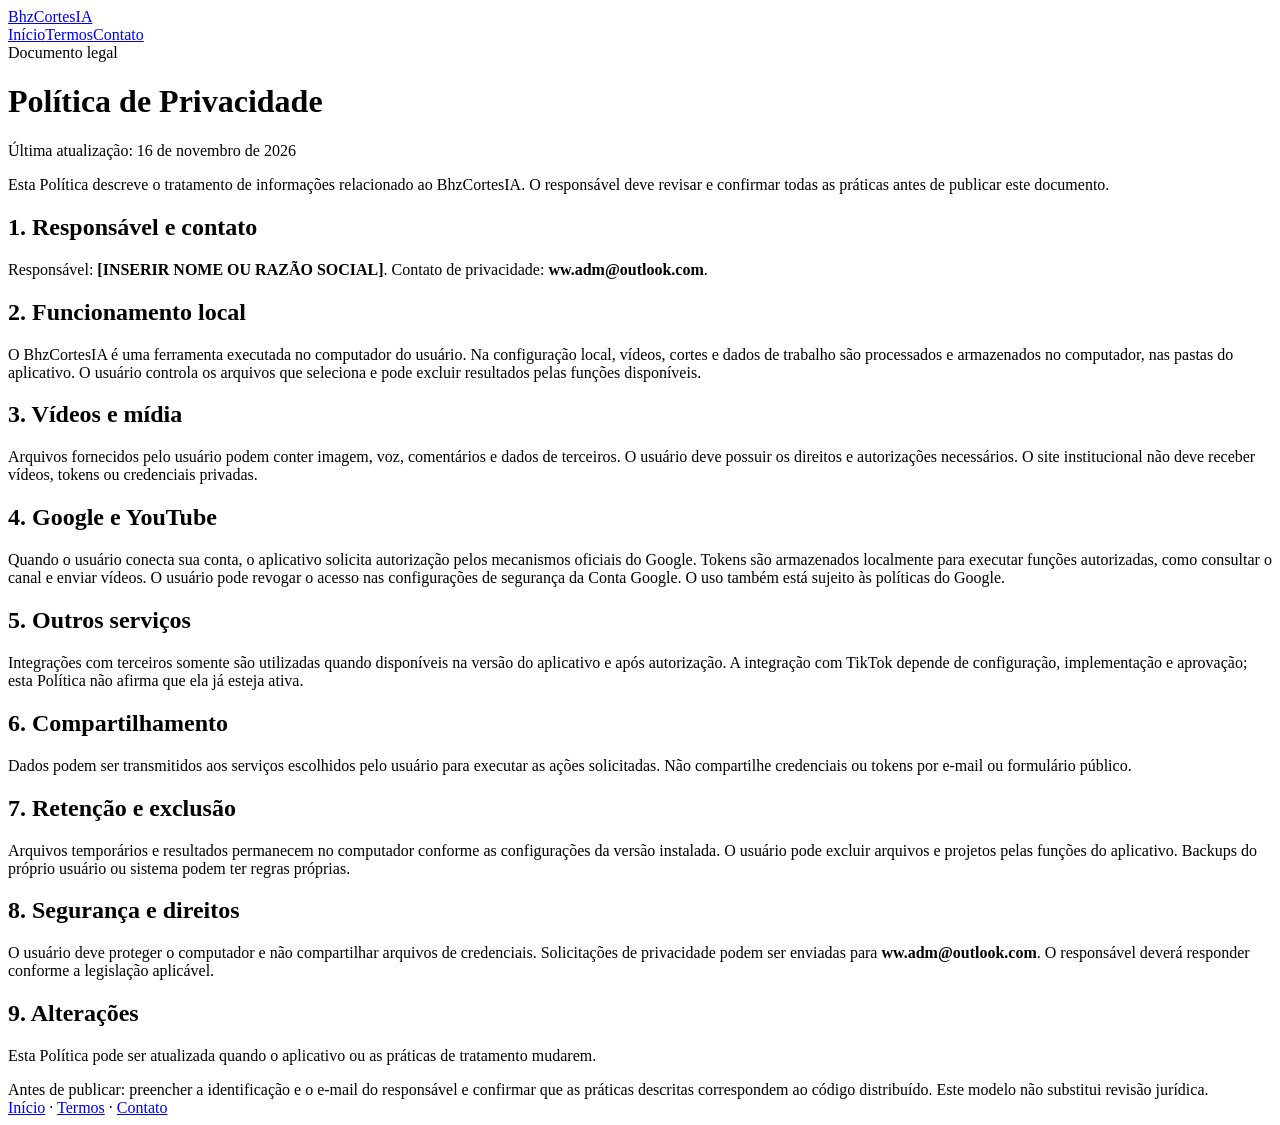
==== privacidade.html @ cc469c94 "Add files via upload" ====
<!doctype html><html lang="pt-BR"><head><meta charset="utf-8"><meta name="viewport" content="width=device-width,initial-scale=1"><title>Política de Privacidade — BhzCortesIA</title><link rel="stylesheet" href="assets/style.css"></head><body><header><div class="wrap nav"><a class="brand" href="index.html">Bhz<span>CortesIA</span></a><nav><a href="index.html">Início</a><a href="termos.html">Termos</a><a href="contato.html">Contato</a></nav></div></header><main class="wrap doc"><div class="eyebrow">Documento legal</div><h1>Política de Privacidade</h1><p class="updated">Última atualização: 16 de novembro de 2026</p>
<p>Esta Política descreve o tratamento de informações relacionado ao BhzCortesIA. O responsável deve revisar e confirmar todas as práticas antes de publicar este documento.</p>
<h2>1. Responsável e contato</h2><p>Responsável: <b>[INSERIR NOME OU RAZÃO SOCIAL]</b>. Contato de privacidade: <b>ww.adm@outlook.com</b>.</p>
<h2>2. Funcionamento local</h2><p>O BhzCortesIA é uma ferramenta executada no computador do usuário. Na configuração local, vídeos, cortes e dados de trabalho são processados e armazenados no computador, nas pastas do aplicativo. O usuário controla os arquivos que seleciona e pode excluir resultados pelas funções disponíveis.</p>
<h2>3. Vídeos e mídia</h2><p>Arquivos fornecidos pelo usuário podem conter imagem, voz, comentários e dados de terceiros. O usuário deve possuir os direitos e autorizações necessários. O site institucional não deve receber vídeos, tokens ou credenciais privadas.</p>
<h2>4. Google e YouTube</h2><p>Quando o usuário conecta sua conta, o aplicativo solicita autorização pelos mecanismos oficiais do Google. Tokens são armazenados localmente para executar funções autorizadas, como consultar o canal e enviar vídeos. O usuário pode revogar o acesso nas configurações de segurança da Conta Google. O uso também está sujeito às políticas do Google.</p>
<h2>5. Outros serviços</h2><p>Integrações com terceiros somente são utilizadas quando disponíveis na versão do aplicativo e após autorização. A integração com TikTok depende de configuração, implementação e aprovação; esta Política não afirma que ela já esteja ativa.</p>
<h2>6. Compartilhamento</h2><p>Dados podem ser transmitidos aos serviços escolhidos pelo usuário para executar as ações solicitadas. Não compartilhe credenciais ou tokens por e-mail ou formulário público.</p>
<h2>7. Retenção e exclusão</h2><p>Arquivos temporários e resultados permanecem no computador conforme as configurações da versão instalada. O usuário pode excluir arquivos e projetos pelas funções do aplicativo. Backups do próprio usuário ou sistema podem ter regras próprias.</p>
<h2>8. Segurança e direitos</h2><p>O usuário deve proteger o computador e não compartilhar arquivos de credenciais. Solicitações de privacidade podem ser enviadas para <b>ww.adm@outlook.com</b>. O responsável deverá responder conforme a legislação aplicável.</p>
<h2>9. Alterações</h2><p>Esta Política pode ser atualizada quando o aplicativo ou as práticas de tratamento mudarem.</p><div class="notice">Antes de publicar: preencher a identificação e o e-mail do responsável e confirmar que as práticas descritas correspondem ao código distribuído. Este modelo não substitui revisão jurídica.</div></main><footer><div class="wrap"><a href="index.html">Início</a> · <a href="termos.html">Termos</a> · <a href="contato.html">Contato</a></div></footer></body></html>
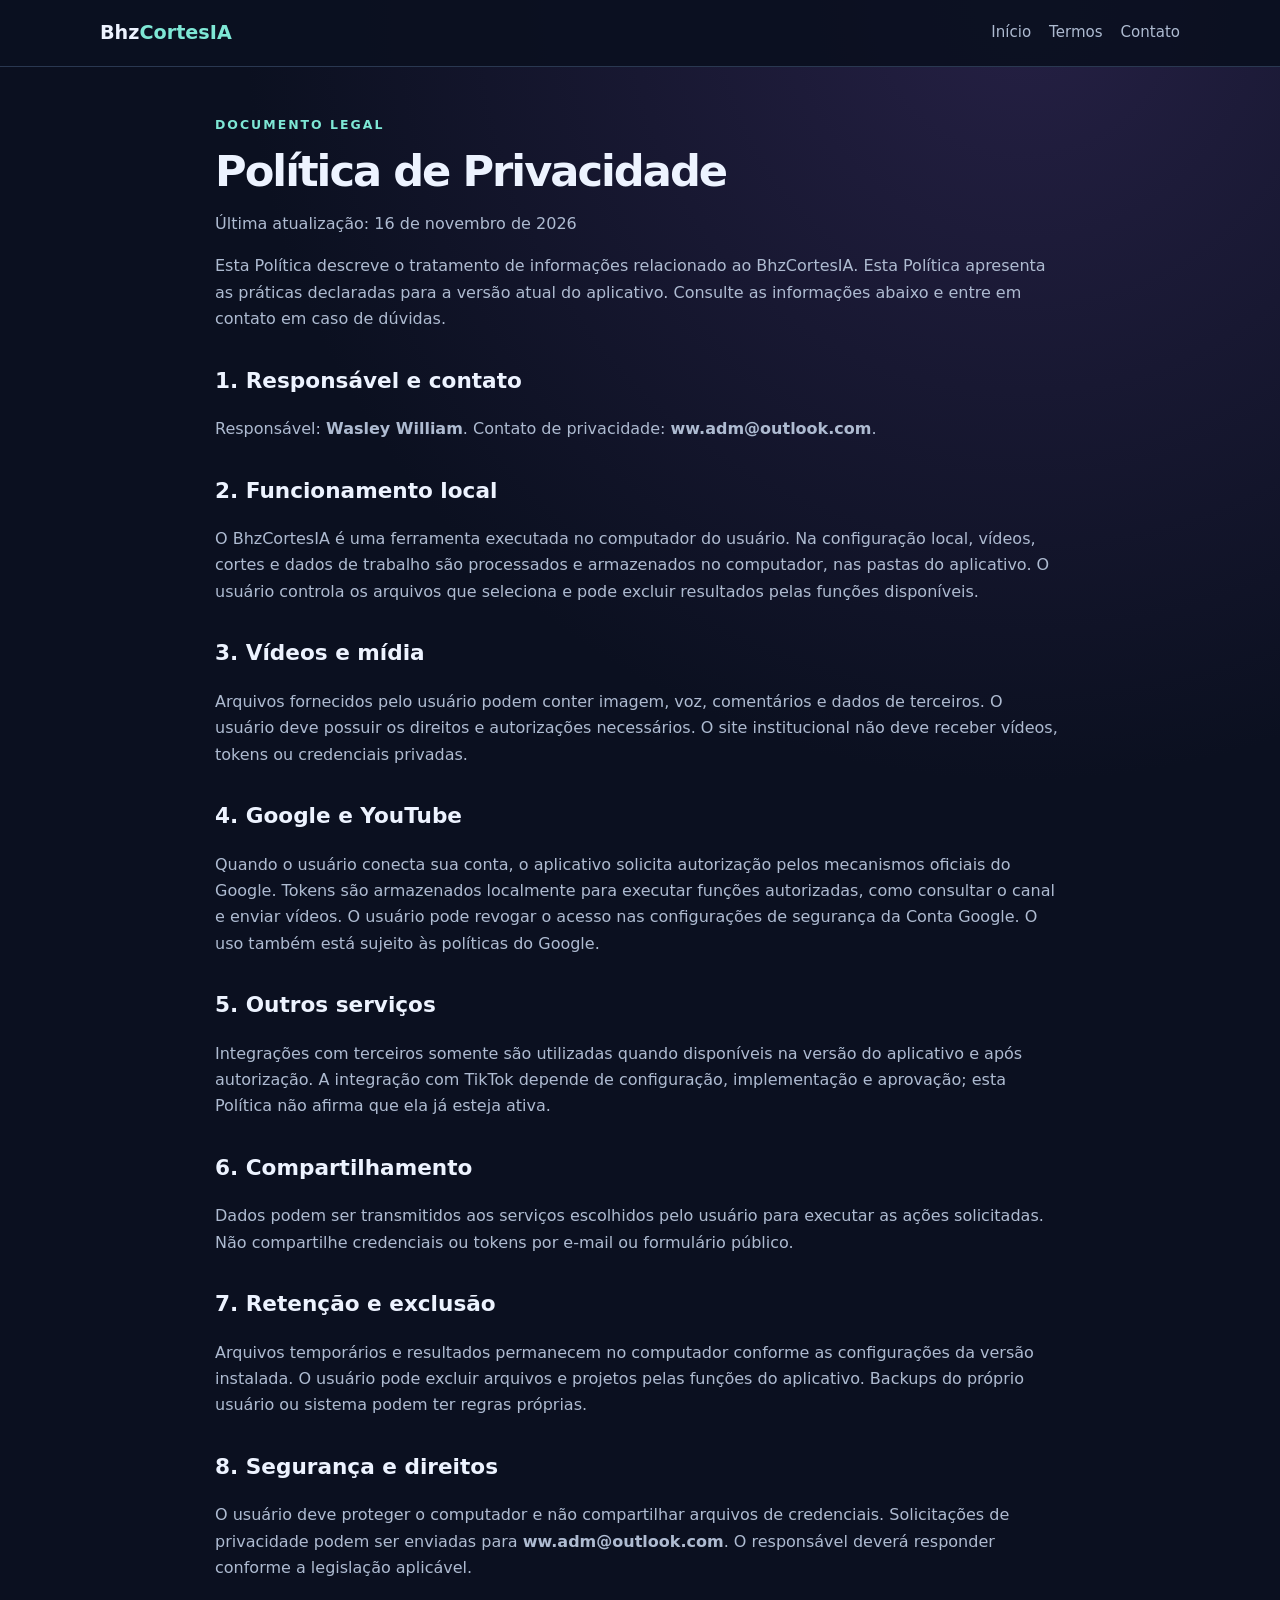
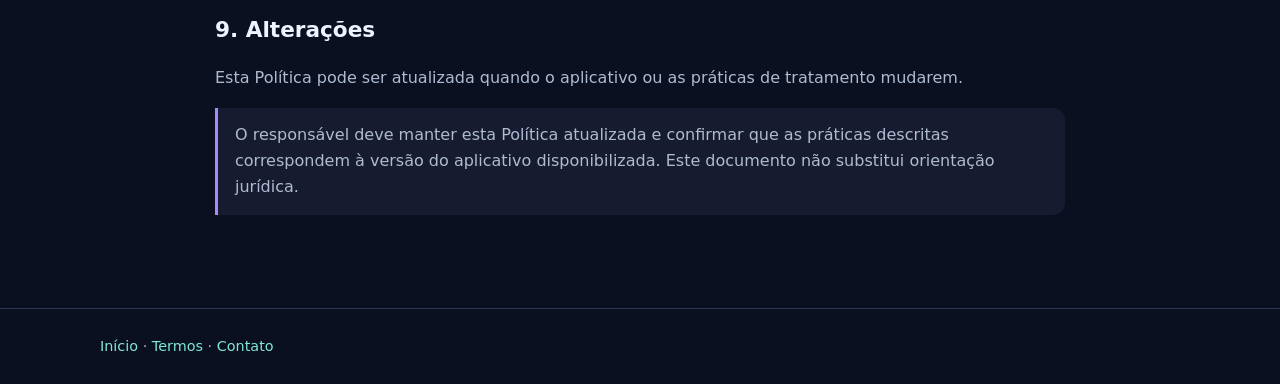
==== commit 6049f445: "Add files via upload" ====
--- a/privacidade.html
+++ b/privacidade.html
@@ -1,6 +1,6 @@
 <!doctype html><html lang="pt-BR"><head><meta charset="utf-8"><meta name="viewport" content="width=device-width,initial-scale=1"><title>Política de Privacidade — BhzCortesIA</title><link rel="stylesheet" href="assets/style.css"></head><body><header><div class="wrap nav"><a class="brand" href="index.html">Bhz<span>CortesIA</span></a><nav><a href="index.html">Início</a><a href="termos.html">Termos</a><a href="contato.html">Contato</a></nav></div></header><main class="wrap doc"><div class="eyebrow">Documento legal</div><h1>Política de Privacidade</h1><p class="updated">Última atualização: 16 de novembro de 2026</p>
-<p>Esta Política descreve o tratamento de informações relacionado ao BhzCortesIA. O responsável deve revisar e confirmar todas as práticas antes de publicar este documento.</p>
-<h2>1. Responsável e contato</h2><p>Responsável: <b>[INSERIR NOME OU RAZÃO SOCIAL]</b>. Contato de privacidade: <b>ww.adm@outlook.com</b>.</p>
+<p>Esta Política descreve o tratamento de informações relacionado ao BhzCortesIA. Esta Política apresenta as práticas declaradas para a versão atual do aplicativo. Consulte as informações abaixo e entre em contato em caso de dúvidas.</p>
+<h2>1. Responsável e contato</h2><p>Responsável: <b>Wasley William</b>. Contato de privacidade: <b>ww.adm@outlook.com</b>.</p>
 <h2>2. Funcionamento local</h2><p>O BhzCortesIA é uma ferramenta executada no computador do usuário. Na configuração local, vídeos, cortes e dados de trabalho são processados e armazenados no computador, nas pastas do aplicativo. O usuário controla os arquivos que seleciona e pode excluir resultados pelas funções disponíveis.</p>
 <h2>3. Vídeos e mídia</h2><p>Arquivos fornecidos pelo usuário podem conter imagem, voz, comentários e dados de terceiros. O usuário deve possuir os direitos e autorizações necessários. O site institucional não deve receber vídeos, tokens ou credenciais privadas.</p>
 <h2>4. Google e YouTube</h2><p>Quando o usuário conecta sua conta, o aplicativo solicita autorização pelos mecanismos oficiais do Google. Tokens são armazenados localmente para executar funções autorizadas, como consultar o canal e enviar vídeos. O usuário pode revogar o acesso nas configurações de segurança da Conta Google. O uso também está sujeito às políticas do Google.</p>
@@ -8,4 +8,4 @@
 <h2>6. Compartilhamento</h2><p>Dados podem ser transmitidos aos serviços escolhidos pelo usuário para executar as ações solicitadas. Não compartilhe credenciais ou tokens por e-mail ou formulário público.</p>
 <h2>7. Retenção e exclusão</h2><p>Arquivos temporários e resultados permanecem no computador conforme as configurações da versão instalada. O usuário pode excluir arquivos e projetos pelas funções do aplicativo. Backups do próprio usuário ou sistema podem ter regras próprias.</p>
 <h2>8. Segurança e direitos</h2><p>O usuário deve proteger o computador e não compartilhar arquivos de credenciais. Solicitações de privacidade podem ser enviadas para <b>ww.adm@outlook.com</b>. O responsável deverá responder conforme a legislação aplicável.</p>
-<h2>9. Alterações</h2><p>Esta Política pode ser atualizada quando o aplicativo ou as práticas de tratamento mudarem.</p><div class="notice">Antes de publicar: preencher a identificação e o e-mail do responsável e confirmar que as práticas descritas correspondem ao código distribuído. Este modelo não substitui revisão jurídica.</div></main><footer><div class="wrap"><a href="index.html">Início</a> · <a href="termos.html">Termos</a> · <a href="contato.html">Contato</a></div></footer></body></html>+<h2>9. Alterações</h2><p>Esta Política pode ser atualizada quando o aplicativo ou as práticas de tratamento mudarem.</p><div class="notice">O responsável deve manter esta Política atualizada e confirmar que as práticas descritas correspondem à versão do aplicativo disponibilizada. Este documento não substitui orientação jurídica.</div></main><footer><div class="wrap"><a href="index.html">Início</a> · <a href="termos.html">Termos</a> · <a href="contato.html">Contato</a></div></footer></body></html>
--- a/assets/style.css
+++ b/assets/style.css
@@ -0,0 +1,9 @@
+
+:root{--bg:#0b1020;--panel:#131b2c;--text:#edf3ff;--muted:#aebbd1;--accent:#7ee7d5;--accent2:#a78bfa;--line:#2a3851}
+*{box-sizing:border-box}body{margin:0;background:radial-gradient(circle at 80% 0%,#252044 0,transparent 35%),var(--bg);color:var(--text);font:16px/1.65 system-ui,Segoe UI,Arial,sans-serif}
+a{color:var(--accent);text-decoration:none}a:hover{text-decoration:underline}.wrap{width:min(1080px,92%);margin:auto}
+header{border-bottom:1px solid var(--line);background:#0b1020ef;position:sticky;top:0}.nav{display:flex;justify-content:space-between;align-items:center;gap:20px;padding:17px 0}.brand{font-size:1.2rem;font-weight:800;color:var(--text)}.brand span{color:var(--accent)}nav,.links{display:flex;gap:18px;flex-wrap:wrap}nav a{color:var(--muted);font-size:.94rem}
+.hero{padding:78px 0 48px}.eyebrow{color:var(--accent);font-size:.78rem;letter-spacing:2px;font-weight:800;text-transform:uppercase}h1{font-size:clamp(2.4rem,6vw,4.5rem);line-height:1.06;letter-spacing:-2px;margin:14px 0}h2{font-size:1.8rem}h3{margin:0 0 8px}.lead{font-size:1.18rem;color:var(--muted);max-width:780px}
+section{padding:35px 0}.grid{display:grid;grid-template-columns:repeat(auto-fit,minmax(220px,1fr));gap:16px}.card{background:linear-gradient(145deg,var(--panel),#101827);border:1px solid var(--line);border-radius:18px;padding:22px}.card p,.muted{color:var(--muted)}.notice{border-left:3px solid var(--accent2);padding:14px 17px;background:#171b30;border-radius:0 12px 12px 0;color:var(--muted)}
+.doc{max-width:850px;padding:48px 0}.doc h1{font-size:2.7rem}.doc h2{font-size:1.35rem;margin-top:30px}.doc p,.doc li{color:var(--muted)}.updated{color:var(--accent)}footer{border-top:1px solid var(--line);margin-top:45px;padding:26px 0;color:var(--muted);font-size:.9rem}
+@media(max-width:650px){.nav{align-items:flex-start;flex-direction:column}.hero{padding:50px 0 30px}h1{letter-spacing:-1px}}
